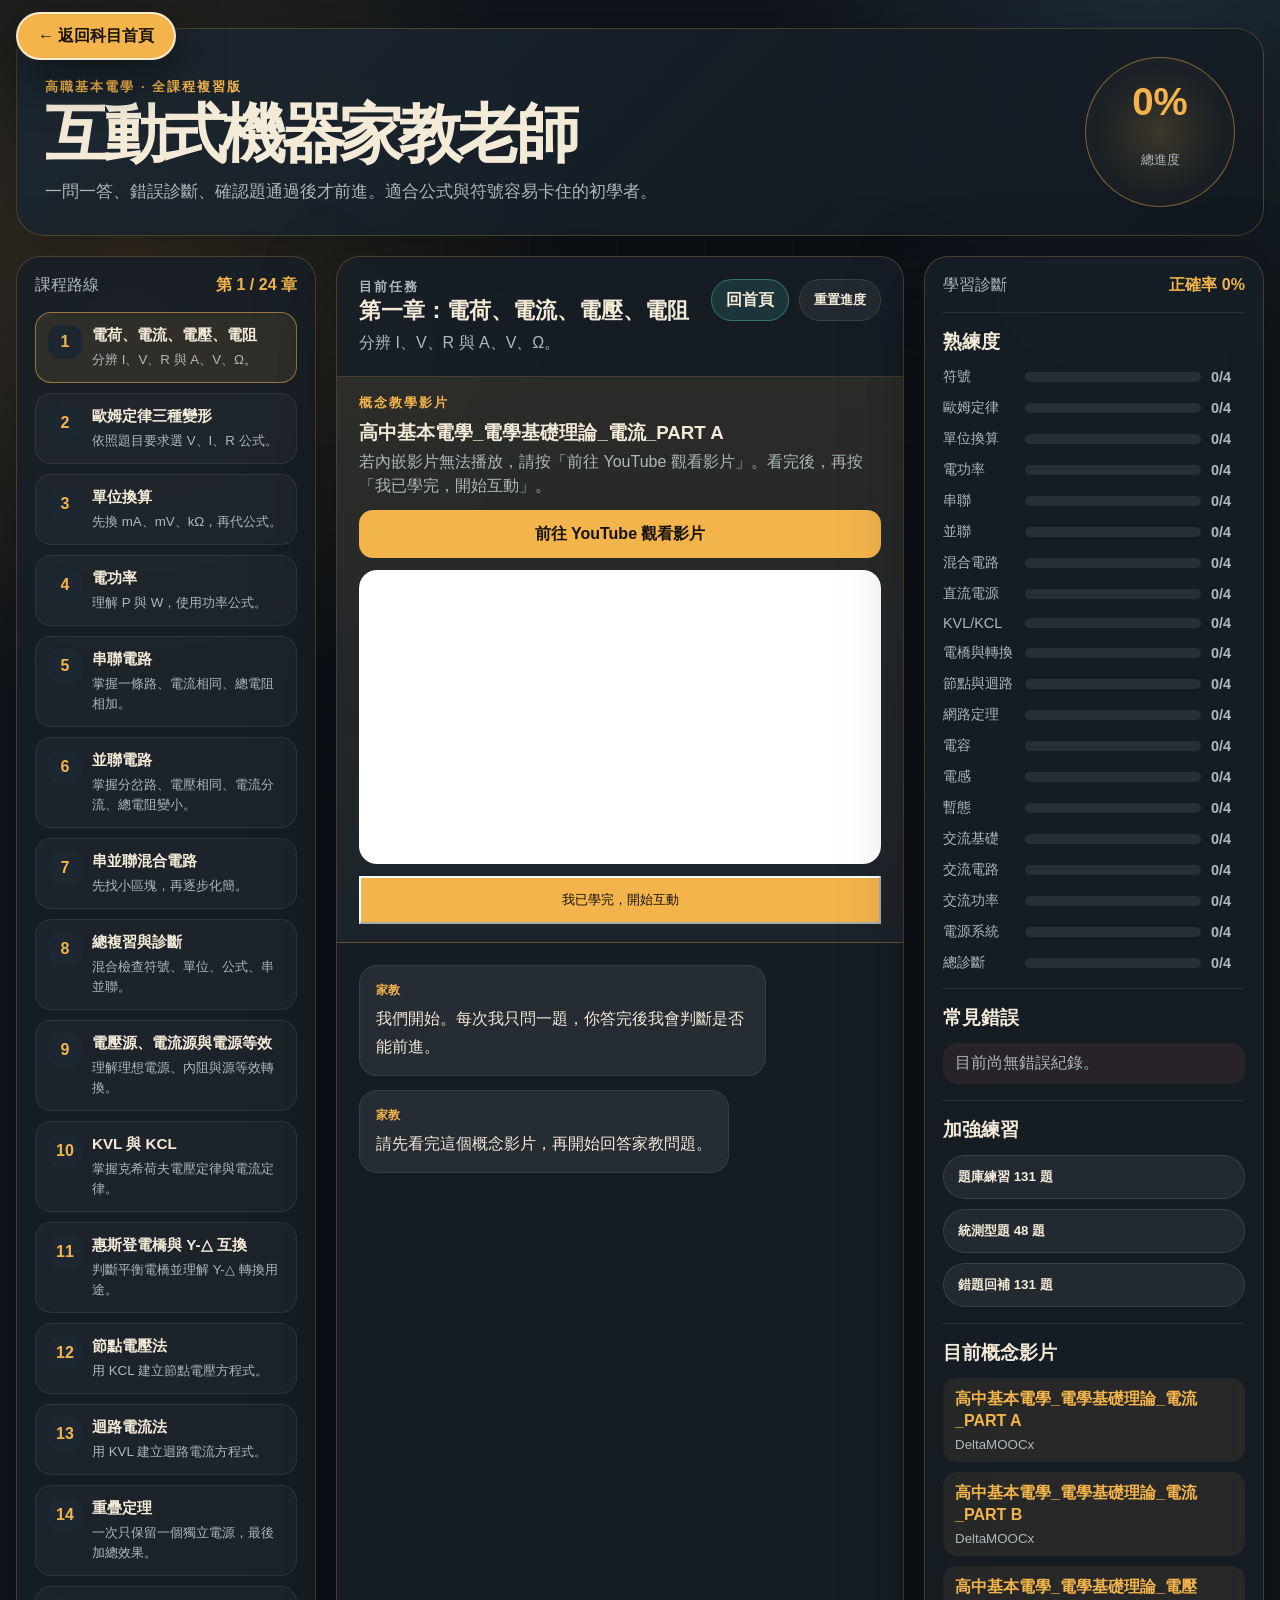
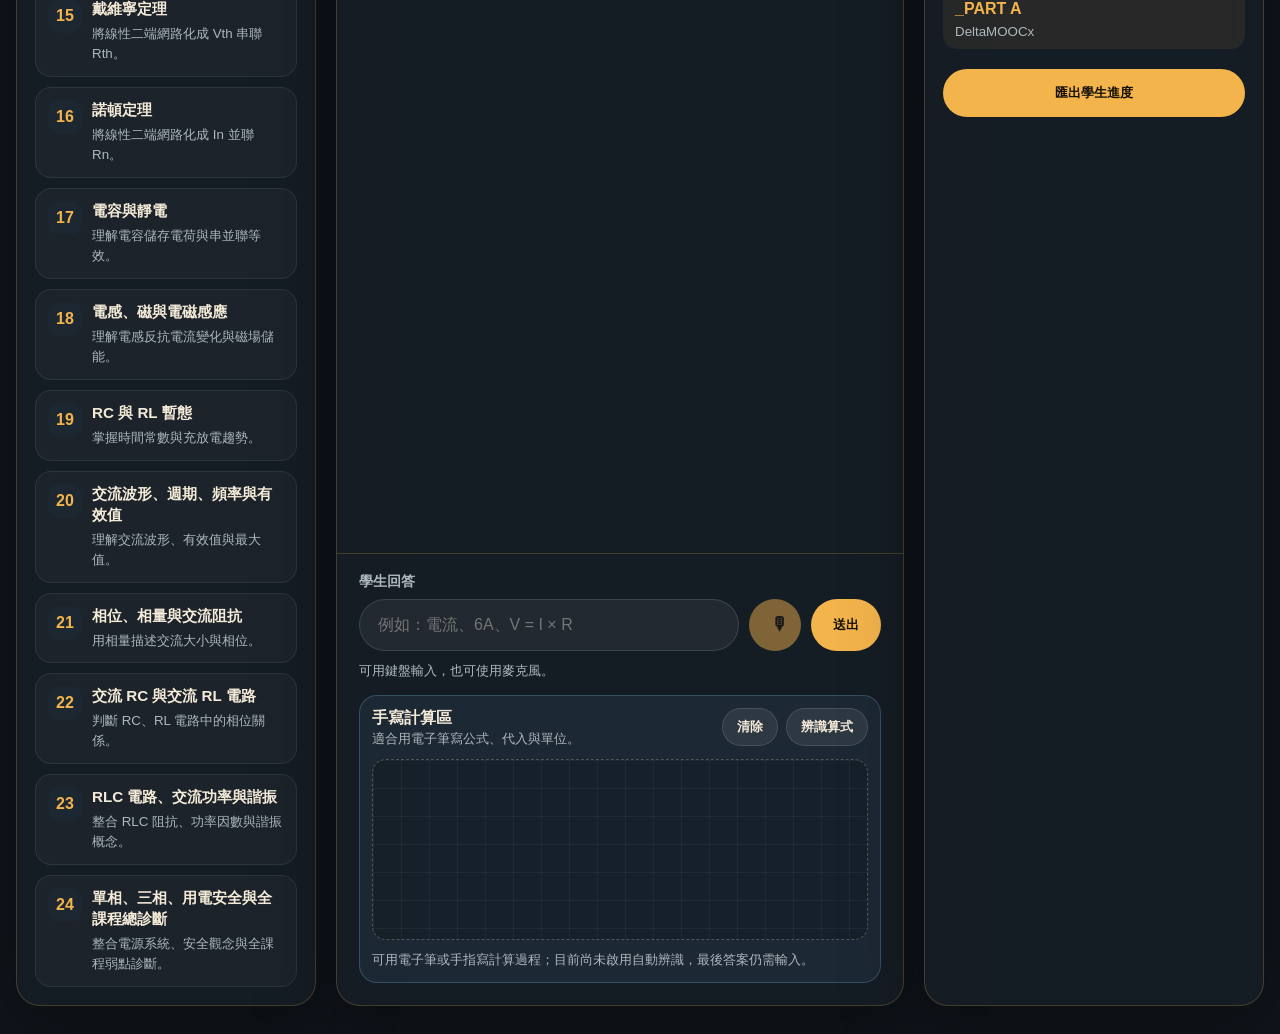
==== docs/basic-electricity/index.html @ 52bc07c4 "Publish interactive tutor GitHub Pages site" ====
<!doctype html>
<html lang="zh-Hant">
  <head>
    <meta charset="utf-8" />
    <meta name="viewport" content="width=device-width, initial-scale=1" />
    <title>基本電學互動式家教</title>
    <link rel="stylesheet" href="./styles.css" />
  </head>
  <body>
    <div class="circuit-field" aria-hidden="true"></div>
    <main class="app-shell">
      <nav class="portal-nav" aria-label="分科導覽">
        <a id="homeLink" class="portal-home-link" href="../">← 返回科目首頁</a>
      </nav>

      <header class="hero">
        <div>
          <p class="eyebrow">高職基本電學 · 全課程複習版</p>
          <h1>互動式機器家教老師</h1>
          <p class="hero-copy">一問一答、錯誤診斷、確認題通過後才前進。適合公式與符號容易卡住的初學者。</p>
        </div>
        <div class="meter-card" aria-label="目前總進度">
          <span id="overallPercent">0%</span>
          <small>總進度</small>
        </div>
      </header>

      <section class="workspace">
        <aside class="panel progress-panel" aria-label="課程進度">
          <div class="panel-title">
            <span>課程路線</span>
            <strong id="chapterCounter">第 1 / 24 章</strong>
          </div>
          <ol id="chapterList" class="chapter-list"></ol>
        </aside>

        <section class="chat-card" aria-label="家教聊天區">
          <div class="chat-status">
            <div>
              <p class="eyebrow">目前任務</p>
              <h2 id="currentChapter">第一章：電流、電壓、電阻</h2>
              <p id="currentGoal">分辨 I、V、R 與 A、V、Ω。</p>
            </div>
            <div class="status-actions">
              <a id="statusHomeLink" class="home-button" href="../">回首頁</a>
              <button id="resetButton" class="ghost-button" type="button">重置進度</button>
            </div>
          </div>

          <section id="lessonVideoCard" class="lesson-video-card" aria-label="概念教學影片">
            <div class="lesson-video-copy">
              <p class="eyebrow">概念教學影片</p>
              <h3 id="lessonVideoTitle">請先完成概念影片</h3>
              <p id="lessonVideoStatus">若內嵌影片無法播放，請按「前往 YouTube 觀看影片」。學習完後，再按下方按鈕開始家教互動。</p>
            </div>
            <a id="lessonVideoSourceLink" class="lesson-video-primary-link" href="#" target="_blank" rel="noopener noreferrer">前往 YouTube 觀看影片</a>
            <iframe
              id="lessonVideoFrame"
              title="目前概念教學影片"
              loading="lazy"
              referrerpolicy="strict-origin-when-cross-origin"
              allow="accelerometer; autoplay; clipboard-write; encrypted-media; gyroscope; picture-in-picture; web-share"
              allowfullscreen
            ></iframe>
            <button id="markVideoCompleteButton" type="button">我已學完，開始互動</button>
          </section>

          <div id="chatLog" class="chat-log" aria-live="polite"></div>

          <form id="answerForm" class="answer-form">
            <label for="answerInput">學生回答</label>
            <div class="input-row">
              <input id="answerInput" name="answer" autocomplete="off" placeholder="例如：電流、6A、V = I × R" />
              <button id="voiceButton" class="voice-button" type="button" aria-label="用麥克風輸入答案">🎙</button>
              <button id="submitAnswerButton" type="submit">送出</button>
            </div>
            <p id="voiceStatus" class="voice-status" aria-live="polite">可用鍵盤輸入，也可使用麥克風。</p>
            <section id="handwritingPanel" class="handwriting-panel" aria-label="手寫計算區">
              <div class="handwriting-head">
                <div>
                  <strong>手寫計算區</strong>
                  <small>適合用電子筆寫公式、代入與單位。</small>
                </div>
                <div class="handwriting-actions">
                  <button id="handwritingClearButton" type="button">清除</button>
                  <button id="handwritingAnalyzeButton" type="button">辨識算式</button>
                </div>
              </div>
              <canvas id="handwritingCanvas" width="720" height="220"></canvas>
              <p id="handwritingStatus" class="handwriting-status" aria-live="polite">可用電子筆手寫計算過程。</p>
            </section>
          </form>
        </section>

        <aside class="panel diagnostic-panel" aria-label="學生診斷">
          <div class="panel-title">
            <span>學習診斷</span>
            <strong id="accuracyText">正確率 0%</strong>
          </div>

          <div class="diagnostic-block">
            <h3>熟練度</h3>
            <div id="masteryList" class="mastery-list"></div>
          </div>

          <div class="diagnostic-block">
            <h3>常見錯誤</h3>
            <ul id="errorList" class="error-list"></ul>
          </div>

          <div class="diagnostic-block">
            <h3>加強練習</h3>
            <div class="practice-actions">
              <button id="practiceButton" type="button">題庫練習</button>
              <button id="examButton" type="button">統測型題</button>
              <button id="remediationButton" type="button">錯題回補</button>
            </div>
          </div>

          <div class="diagnostic-block">
            <h3>目前概念影片</h3>
            <ul id="videoList" class="video-list"></ul>
          </div>

          <button id="exportButton" class="export-button" type="button">匯出學生進度</button>
        </aside>
      </section>
    </main>

    <script src="./src/tutor-engine-classic.js"></script>
    <script src="./src/handwriting-pad.js"></script>
    <script src="./src/app-classic.js"></script>
  </body>
</html>
---- docs/basic-electricity/styles.css ----
:root {
  color-scheme: dark;
  --bg: #10151b;
  --panel: rgba(23, 31, 39, 0.86);
  --panel-strong: #1c2731;
  --line: rgba(243, 180, 76, 0.22);
  --text: #f4ead8;
  --muted: #aeb8bd;
  --amber: #f3b44c;
  --green: #7bd88f;
  --red: #ff6f61;
  --blue: #7dc7ff;
  --shadow: 0 24px 80px rgba(0, 0, 0, 0.35);
}

* {
  box-sizing: border-box;
}

body {
  margin: 0;
  min-height: 100vh;
  background:
    radial-gradient(circle at 10% 10%, rgba(243, 180, 76, 0.18), transparent 28rem),
    radial-gradient(circle at 90% 0%, rgba(125, 199, 255, 0.12), transparent 24rem),
    var(--bg);
  color: var(--text);
  font-family: "PingFang TC", "Noto Sans TC", "Microsoft JhengHei", sans-serif;
}

.circuit-field {
  position: fixed;
  inset: 0;
  pointer-events: none;
  opacity: 0.22;
  background-image:
    linear-gradient(rgba(243, 180, 76, 0.18) 1px, transparent 1px),
    linear-gradient(90deg, rgba(243, 180, 76, 0.18) 1px, transparent 1px);
  background-size: 44px 44px;
  mask-image: radial-gradient(circle at center, black, transparent 72%);
}

.app-shell {
  position: relative;
  width: min(1480px, calc(100% - 32px));
  margin: 0 auto;
  padding: 28px 0;
}

.portal-nav {
  position: fixed;
  top: 12px;
  left: 16px;
  z-index: 1000;
  display: flex;
  justify-content: flex-start;
}

.portal-home-link {
  display: inline-grid;
  min-height: 48px;
  place-items: center;
  padding: 0 20px;
  border: 2px solid rgba(255, 255, 255, 0.72);
  border-radius: 999px;
  background: var(--amber);
  color: #171207;
  font-weight: 900;
  text-decoration: none;
  box-shadow: 0 16px 48px rgba(0, 0, 0, 0.5);
  backdrop-filter: blur(12px);
}

.portal-home-link:hover,
.portal-home-link:focus-visible {
  border-color: #fff;
  background: #ffd47a;
  outline: none;
}

.hero {
  display: grid;
  grid-template-columns: 1fr auto;
  gap: 24px;
  align-items: end;
  padding: 28px;
  border: 1px solid var(--line);
  border-radius: 28px;
  background: linear-gradient(135deg, rgba(28, 39, 49, 0.94), rgba(17, 24, 31, 0.82));
  box-shadow: var(--shadow);
}

.eyebrow {
  margin: 0 0 8px;
  color: var(--amber);
  font-size: 0.8rem;
  font-weight: 800;
  letter-spacing: 0.16em;
  text-transform: uppercase;
}

h1,
h2,
h3,
p {
  margin-top: 0;
}

h1 {
  margin-bottom: 12px;
  font-size: clamp(2.2rem, 5vw, 5.4rem);
  line-height: 0.95;
  letter-spacing: -0.08em;
}

.hero-copy {
  max-width: 820px;
  margin-bottom: 0;
  color: var(--muted);
  font-size: 1.05rem;
  line-height: 1.8;
}

.meter-card {
  display: grid;
  place-items: center;
  width: 150px;
  aspect-ratio: 1;
  border: 1px solid rgba(243, 180, 76, 0.45);
  border-radius: 50%;
  background: radial-gradient(circle, rgba(243, 180, 76, 0.18), rgba(243, 180, 76, 0.03) 60%);
}

.meter-card span {
  font-size: 2.4rem;
  font-weight: 900;
  color: var(--amber);
}

.meter-card small {
  color: var(--muted);
  transform: translateY(-16px);
}

.workspace {
  display: grid;
  grid-template-columns: 300px minmax(0, 1fr) 340px;
  gap: 20px;
  margin-top: 20px;
}

.panel,
.chat-card {
  border: 1px solid var(--line);
  border-radius: 24px;
  background: var(--panel);
  box-shadow: var(--shadow);
  backdrop-filter: blur(18px);
}

.panel {
  padding: 18px;
}

.panel-title,
.chat-status {
  display: flex;
  align-items: flex-start;
  justify-content: space-between;
  gap: 16px;
}

.panel-title {
  margin-bottom: 16px;
}

.panel-title span {
  color: var(--muted);
}

.panel-title strong {
  color: var(--amber);
}

.chapter-list {
  display: grid;
  gap: 10px;
  padding: 0;
  margin: 0;
  list-style: none;
}

.chapter-list li {
  display: grid;
  grid-template-columns: 34px 1fr;
  gap: 10px;
  padding: 12px;
  border: 1px solid rgba(255, 255, 255, 0.08);
  border-radius: 16px;
  background: rgba(255, 255, 255, 0.03);
  cursor: pointer;
}

.chapter-list li:hover {
  border-color: rgba(243, 180, 76, 0.45);
  background: rgba(243, 180, 76, 0.08);
}

.chapter-list li.current {
  border-color: rgba(243, 180, 76, 0.55);
  background: rgba(243, 180, 76, 0.1);
}

.chapter-list li.complete {
  border-color: rgba(123, 216, 143, 0.45);
}

.chapter-number {
  display: grid;
  place-items: center;
  width: 34px;
  height: 34px;
  border-radius: 12px;
  background: var(--panel-strong);
  color: var(--amber);
  font-weight: 900;
}

.chapter-list strong {
  display: block;
  margin-bottom: 4px;
  font-size: 0.95rem;
}

.chapter-list small {
  color: var(--muted);
  line-height: 1.5;
}

.chat-card {
  min-height: 720px;
  display: grid;
  grid-template-rows: auto auto 1fr auto;
  overflow: hidden;
}

.chat-status {
  padding: 22px;
  border-bottom: 1px solid var(--line);
}

.chat-status h2 {
  margin-bottom: 8px;
  font-size: 1.35rem;
}

.chat-status p {
  margin-bottom: 0;
  color: var(--muted);
}

.status-actions {
  display: flex;
  flex-wrap: wrap;
  gap: 10px;
  justify-content: flex-end;
}

.ghost-button,
.home-button,
.export-button,
.voice-button,
.practice-actions button,
.answer-form button {
  border: 0;
  border-radius: 999px;
  font-weight: 900;
  cursor: pointer;
}

.ghost-button {
  padding: 10px 14px;
  background: rgba(255, 255, 255, 0.06);
  color: var(--text);
  border: 1px solid rgba(255, 255, 255, 0.1);
}

.home-button {
  display: grid;
  min-height: 42px;
  place-items: center;
  padding: 0 14px;
  background: rgba(94, 234, 212, 0.12);
  color: var(--text);
  border: 1px solid rgba(94, 234, 212, 0.34);
  text-decoration: none;
}

.chat-log {
  display: flex;
  flex-direction: column;
  gap: 14px;
  padding: 22px;
  overflow-y: auto;
}

.message {
  max-width: min(78%, 680px);
  padding: 14px 16px;
  border-radius: 18px;
  line-height: 1.75;
}

.message span {
  display: block;
  margin-bottom: 4px;
  font-size: 0.76rem;
  font-weight: 900;
  color: var(--amber);
}

.message p {
  margin-bottom: 0;
  white-space: pre-wrap;
}

.message.tutor {
  align-self: flex-start;
  background: rgba(255, 255, 255, 0.07);
  border: 1px solid rgba(255, 255, 255, 0.08);
}

.message.student {
  align-self: flex-end;
  background: rgba(243, 180, 76, 0.18);
  border: 1px solid rgba(243, 180, 76, 0.32);
}

.lesson-video-card {
  display: grid;
  gap: 12px;
  padding: 18px 22px;
  border-bottom: 1px solid rgba(243, 180, 76, 0.3);
  background: linear-gradient(180deg, rgba(243, 180, 76, 0.1), rgba(255, 255, 255, 0.03));
}

.lesson-video-card[hidden] {
  display: none;
}

.lesson-video-copy h3 {
  margin: 4px 0;
  color: var(--text);
}

.lesson-video-copy p:last-child {
  margin: 0;
  color: var(--muted);
  line-height: 1.5;
}

.lesson-video-card iframe {
  width: 100%;
  aspect-ratio: 16 / 9;
  min-height: 240px;
  border: 0;
  border-radius: 18px;
  background: #000;
}

.lesson-video-card a {
  color: var(--accent);
  font-weight: 800;
  text-decoration: none;
}

.lesson-video-card .lesson-video-primary-link {
  display: grid;
  place-items: center;
  min-height: 48px;
  border-radius: 14px;
  color: #171207;
  background: var(--amber);
}

.lesson-video-card a:hover {
  text-decoration: underline;
}

.lesson-video-card .lesson-video-primary-link:hover {
  text-decoration: none;
  filter: brightness(1.04);
}

.lesson-video-card button {
  min-height: 48px;
  background: var(--amber);
  color: #171207;
}

.lesson-video-card button:disabled {
  cursor: default;
  opacity: 0.7;
}

.answer-form {
  padding: 18px 22px 22px;
  border-top: 1px solid var(--line);
}

.answer-form label {
  display: block;
  margin-bottom: 8px;
  color: var(--muted);
  font-size: 0.9rem;
  font-weight: 800;
}

.input-row {
  display: grid;
  grid-template-columns: 1fr 52px auto;
  gap: 10px;
}

.input-row input {
  width: 100%;
  min-height: 52px;
  border: 1px solid rgba(255, 255, 255, 0.12);
  border-radius: 999px;
  padding: 0 18px;
  background: rgba(255, 255, 255, 0.06);
  color: var(--text);
  font-size: 1rem;
  outline: none;
}

.input-row input:focus {
  border-color: var(--amber);
  box-shadow: 0 0 0 4px rgba(243, 180, 76, 0.12);
}

.answer-form button,
.export-button {
  padding: 0 22px;
  background: var(--amber);
  color: #171207;
}

.voice-button {
  min-height: 52px;
  padding: 0;
  background: rgba(125, 199, 255, 0.14);
  color: var(--text);
  border: 1px solid rgba(125, 199, 255, 0.34);
  font-size: 1.1rem;
}

.voice-button:disabled {
  cursor: not-allowed;
  opacity: 0.48;
}

.voice-status {
  margin: 10px 0 0;
  color: var(--muted);
  font-size: 0.84rem;
  line-height: 1.5;
}

.handwriting-panel {
  display: grid;
  gap: 10px;
  margin-top: 14px;
  padding: 12px;
  border: 1px solid rgba(125, 199, 255, 0.24);
  border-radius: 18px;
  background: rgba(125, 199, 255, 0.07);
}

.handwriting-head {
  display: flex;
  gap: 12px;
  align-items: flex-start;
  justify-content: space-between;
}

.handwriting-head strong,
.handwriting-head small {
  display: block;
}

.handwriting-head small,
.handwriting-status {
  color: var(--muted);
  line-height: 1.5;
}

.handwriting-actions {
  display: flex;
  flex-wrap: wrap;
  gap: 8px;
  justify-content: flex-end;
}

.handwriting-actions button {
  min-height: 38px;
  padding: 0 14px;
  border-radius: 999px;
  background: rgba(255, 255, 255, 0.08);
  color: var(--text);
  border: 1px solid rgba(255, 255, 255, 0.12);
}

#handwritingCanvas {
  width: 100%;
  min-height: 180px;
  border: 1px dashed rgba(244, 234, 216, 0.26);
  border-radius: 14px;
  background:
    linear-gradient(rgba(255, 255, 255, 0.045) 1px, transparent 1px),
    linear-gradient(90deg, rgba(255, 255, 255, 0.045) 1px, transparent 1px),
    rgba(0, 0, 0, 0.18);
  background-size: 28px 28px;
  touch-action: none;
}

.handwriting-status {
  margin: 0;
  font-size: 0.84rem;
}

.diagnostic-block {
  padding-top: 16px;
  border-top: 1px solid rgba(255, 255, 255, 0.08);
  margin-top: 16px;
}

.diagnostic-block h3 {
  margin-bottom: 12px;
  color: var(--text);
}

.mastery-list {
  display: grid;
  gap: 12px;
}

.mastery-row {
  display: grid;
  grid-template-columns: 72px 1fr 34px;
  gap: 10px;
  align-items: center;
  color: var(--muted);
  font-size: 0.9rem;
}

.mastery-track {
  height: 10px;
  overflow: hidden;
  border-radius: 999px;
  background: rgba(255, 255, 255, 0.08);
}

.mastery-track i {
  display: block;
  height: 100%;
  border-radius: inherit;
  background: linear-gradient(90deg, var(--amber), var(--green));
}

.error-list {
  display: grid;
  gap: 10px;
  padding: 0;
  margin: 0;
  list-style: none;
}

.error-list li {
  display: flex;
  justify-content: space-between;
  gap: 12px;
  padding: 10px 12px;
  border-radius: 14px;
  background: rgba(255, 111, 97, 0.08);
  color: var(--muted);
}

.error-list strong {
  color: var(--red);
}

.video-list {
  display: grid;
  gap: 10px;
  padding: 0;
  margin: 0;
  list-style: none;
}

.video-list li {
  display: grid;
  gap: 4px;
  padding: 10px 12px;
  border-radius: 14px;
  background: rgba(243, 180, 76, 0.08);
}

.video-list a {
  color: var(--amber);
  font-weight: 800;
  line-height: 1.4;
  text-decoration: none;
}

.video-list a:hover {
  text-decoration: underline;
}

.video-list small {
  color: var(--muted);
}

.export-button {
  width: 100%;
  min-height: 48px;
  margin-top: 20px;
}

.practice-actions {
  display: grid;
  gap: 10px;
}

.practice-actions button {
  min-height: 44px;
  padding: 0 14px;
  background: rgba(255, 255, 255, 0.06);
  color: var(--text);
  border: 1px solid rgba(255, 255, 255, 0.1);
  text-align: left;
}

button:hover {
  transform: translateY(-1px);
}

@media (max-width: 1180px) {
  .workspace {
    grid-template-columns: 1fr;
  }

  .chat-card {
    min-height: 640px;
  }
}

@media (max-width: 720px) {
  .app-shell {
    width: min(100% - 18px, 1480px);
    padding: 12px 0;
  }

  .portal-home-link {
    min-height: 44px;
    padding: 0 14px;
  }

  .hero,
  .chat-status,
  .input-row {
    grid-template-columns: 1fr;
  }

  .chat-status,
  .status-actions {
    align-items: stretch;
  }

  .chat-status {
    flex-direction: column;
  }

  .handwriting-head,
  .handwriting-actions {
    flex-direction: column;
    align-items: stretch;
  }

  .status-actions {
    width: 100%;
    justify-content: flex-start;
  }

  .status-actions > * {
    flex: 1 1 120px;
  }

  .hero {
    padding: 20px;
  }

  .meter-card {
    width: 112px;
  }

  .message {
    max-width: 94%;
  }
}
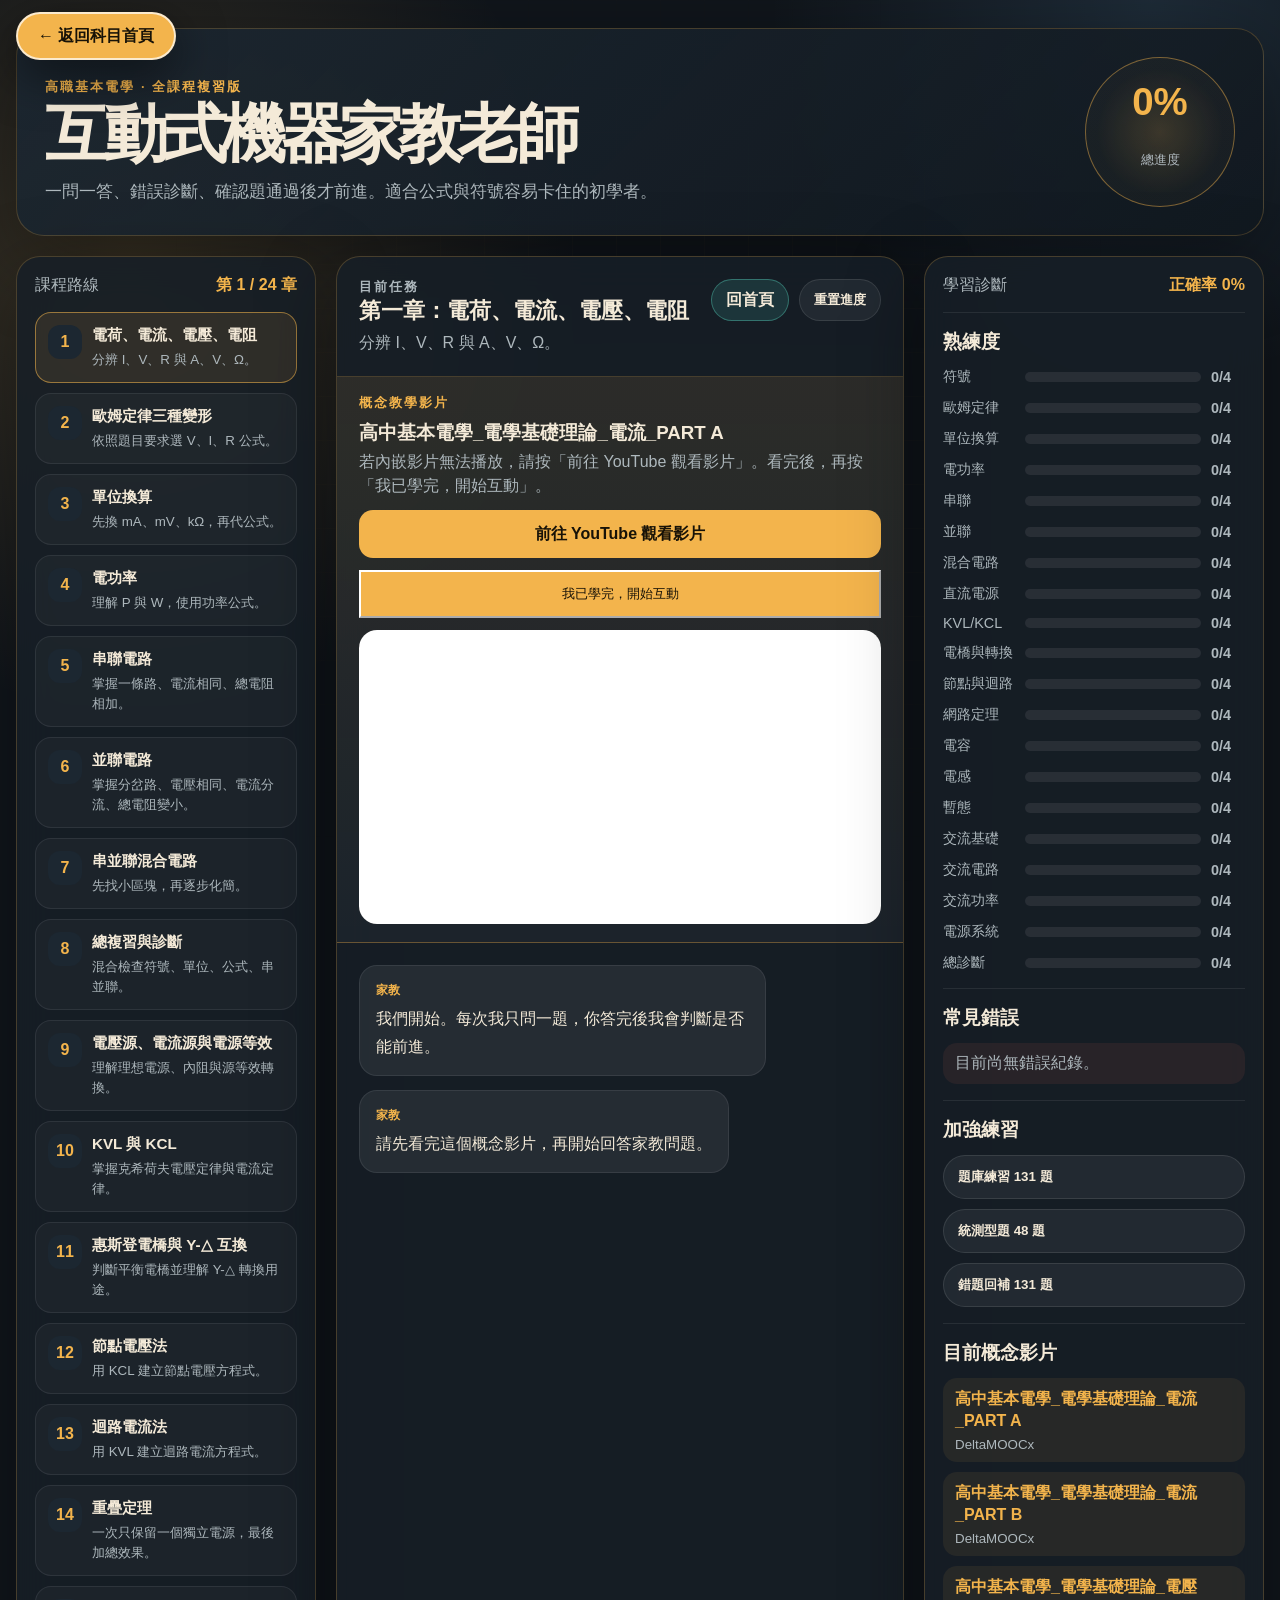
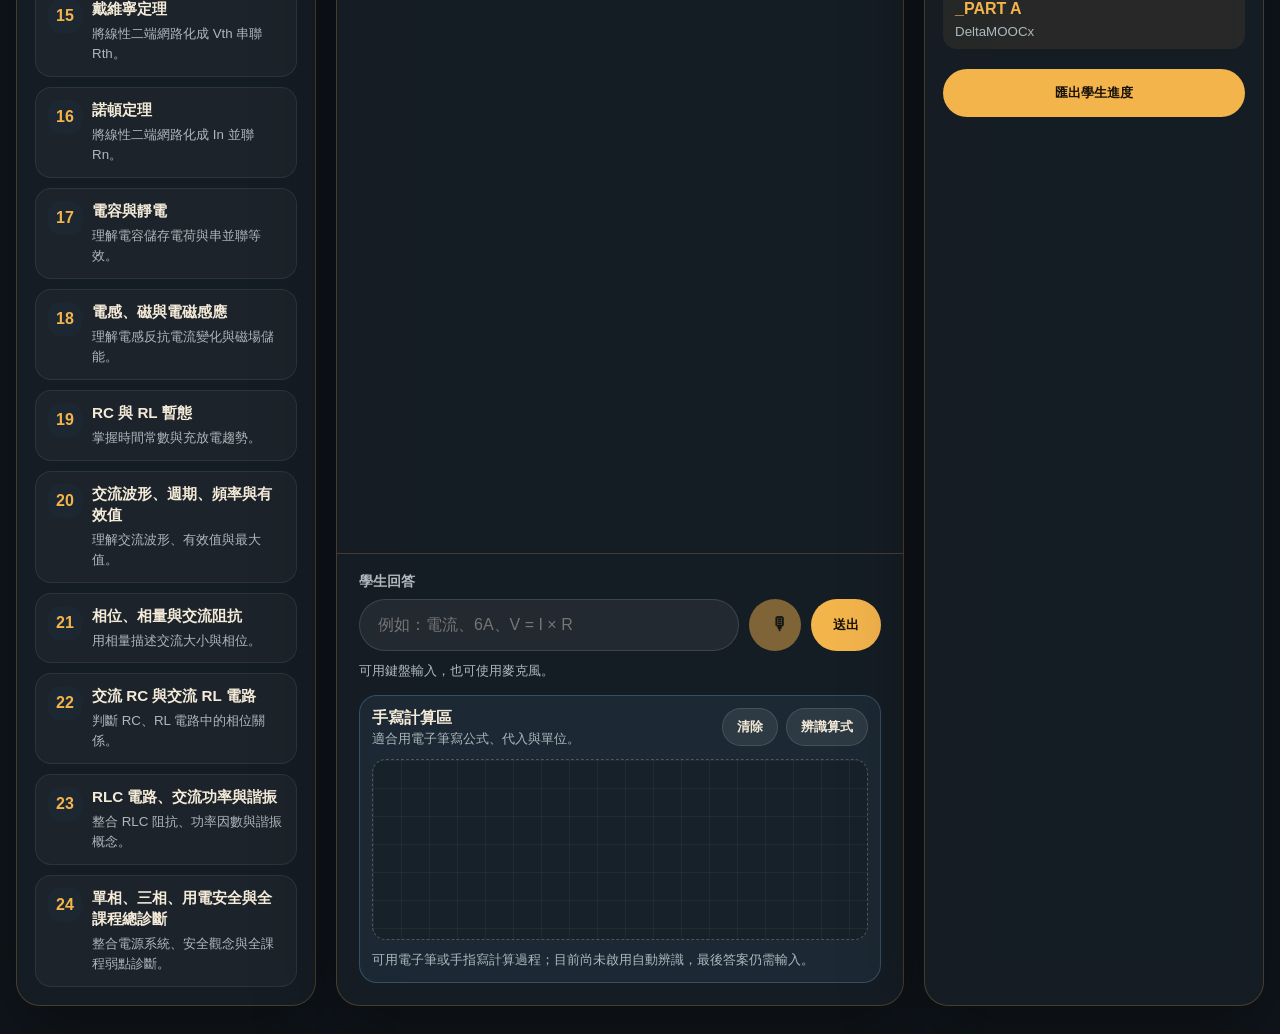
==== commit f2029166: "Cache-bust tutor layout styles" ====
--- a/docs/basic-electricity/index.html
+++ b/docs/basic-electricity/index.html
@@ -4,7 +4,7 @@
     <meta charset="utf-8" />
     <meta name="viewport" content="width=device-width, initial-scale=1" />
     <title>基本電學互動式家教</title>
-    <link rel="stylesheet" href="./styles.css" />
+    <link rel="stylesheet" href="./styles.css?v=video-button-20260710" />
   </head>
   <body>
     <div class="circuit-field" aria-hidden="true"></div>
@@ -129,6 +129,7 @@
 
     <script src="./src/tutor-engine-classic.js"></script>
     <script src="./src/handwriting-pad.js"></script>
+    <script src="../config.js"></script>
     <script src="./src/app-classic.js"></script>
   </body>
 </html>
--- a/docs/basic-electricity/styles.css
+++ b/docs/basic-electricity/styles.css
@@ -348,6 +348,22 @@
   display: none;
 }
 
+.lesson-video-copy {
+  order: 1;
+}
+
+#lessonVideoSourceLink {
+  order: 2;
+}
+
+#markVideoCompleteButton {
+  order: 3;
+}
+
+#lessonVideoFrame {
+  order: 4;
+}
+
 .lesson-video-copy h3 {
   margin: 4px 0;
   color: var(--text);
